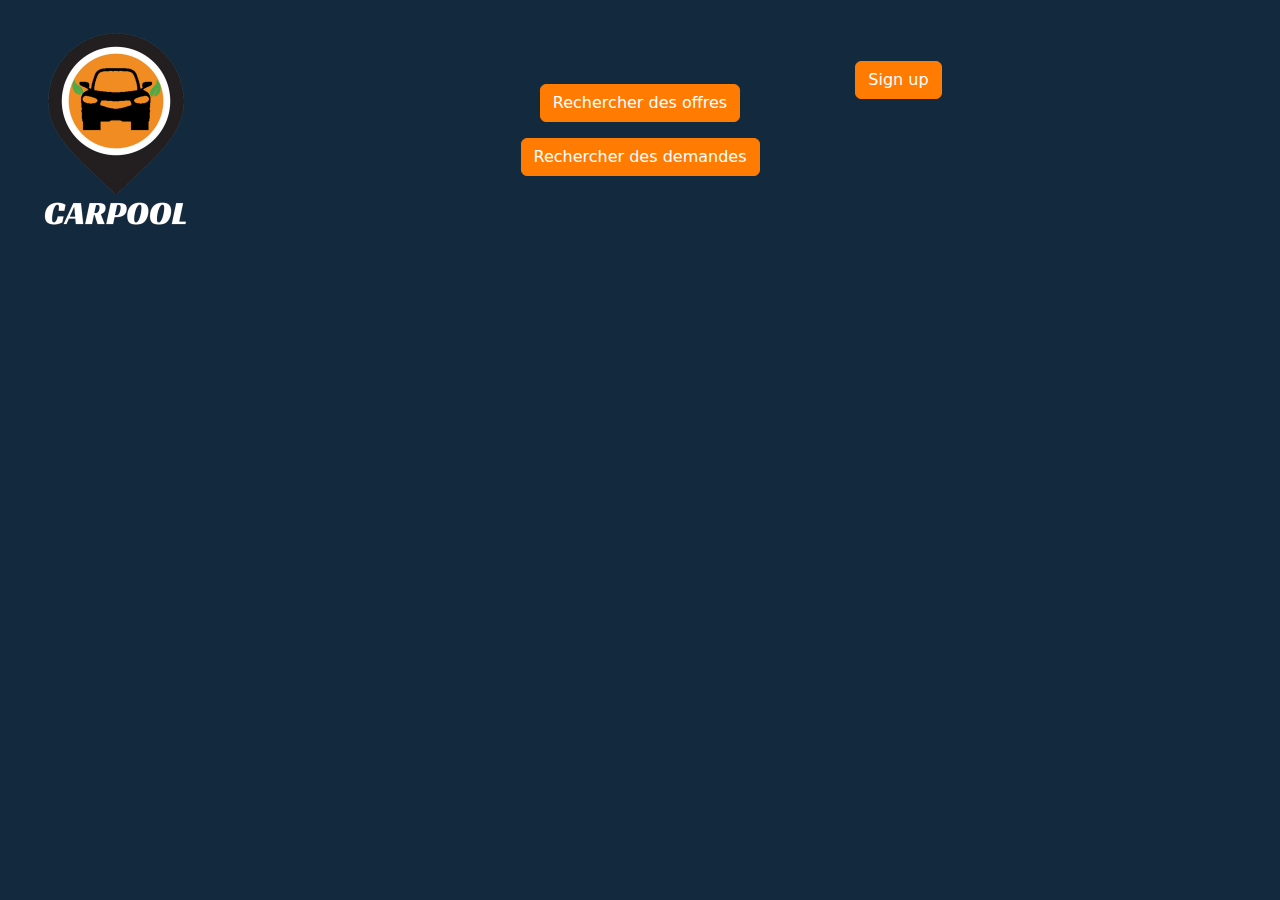
==== front/public/index.html @ 43a4b3cc "Base du projet" ====
<!DOCTYPE html>
<html lang="en">
<head>
    <meta charset="UTF-8">

    <!-- Liens -->
    <meta name="viewport" content="width=device-width, initial-scale=1.0">
    <link rel="stylesheet" href="/bootstrap/css/bootstrap.min.css">
    <link rel="stylesheet" href="/css/style.css">
    <link rel="stylesheet" href="/css/variableBootstrap.css">

    <title>CarPool</title>
</head>
<body>
    <nav class="header">
        <div class="container-fluid">
            <div class="row align-items-center">
                <div class="col">
                    <img src="/image/logo_Carpool.png" alt="logo_carpool" class="imageLogo">
                </div>
                <div class="col">
                    <div class="text-center">
                        <button class="btn btn-primary m-2">Rechercher des offres</button>
                        <button class="btn btn-primary m-2">Rechercher des demandes</button>
                    </div>
                </div>
                <div class="col">
                    <div class="connect">
                        <i class="bi bi-person-circle"></i>
                        <button class="btn btn-primary">Sign up</button>
                    </div>
                </div>
            </div>
        </div>
    </nav>
</body> 
</html>
---- css/style.css ----
/* Réinitialisation */
* {
    margin: 0;
    padding: 0;
    box-sizing: border-box;
}


/*....................................................................header....................................................................*/

/* fond body*/
body{
    background-color: #13293D;
    margin: 30px;
}

/* Image */
.imageLogo{
    height: 200px;
    width: 150px;
}

/* button */
.btn-primary{
    margin-bottom: 100px;
}
---- css/variableBootstrap.css ----
/* styles.css */

:root {
    --primary-color: #ff7b01;
}

.btn-primary {
    color: #fff;
    background-color: var(--primary-color); 
    border-color: var(--primary-color);
}

.btn-primary:hover {
    background-color: darken(var(--primary-color), 10%);
    border-color: darken(var(--primary-color), 10%);
}
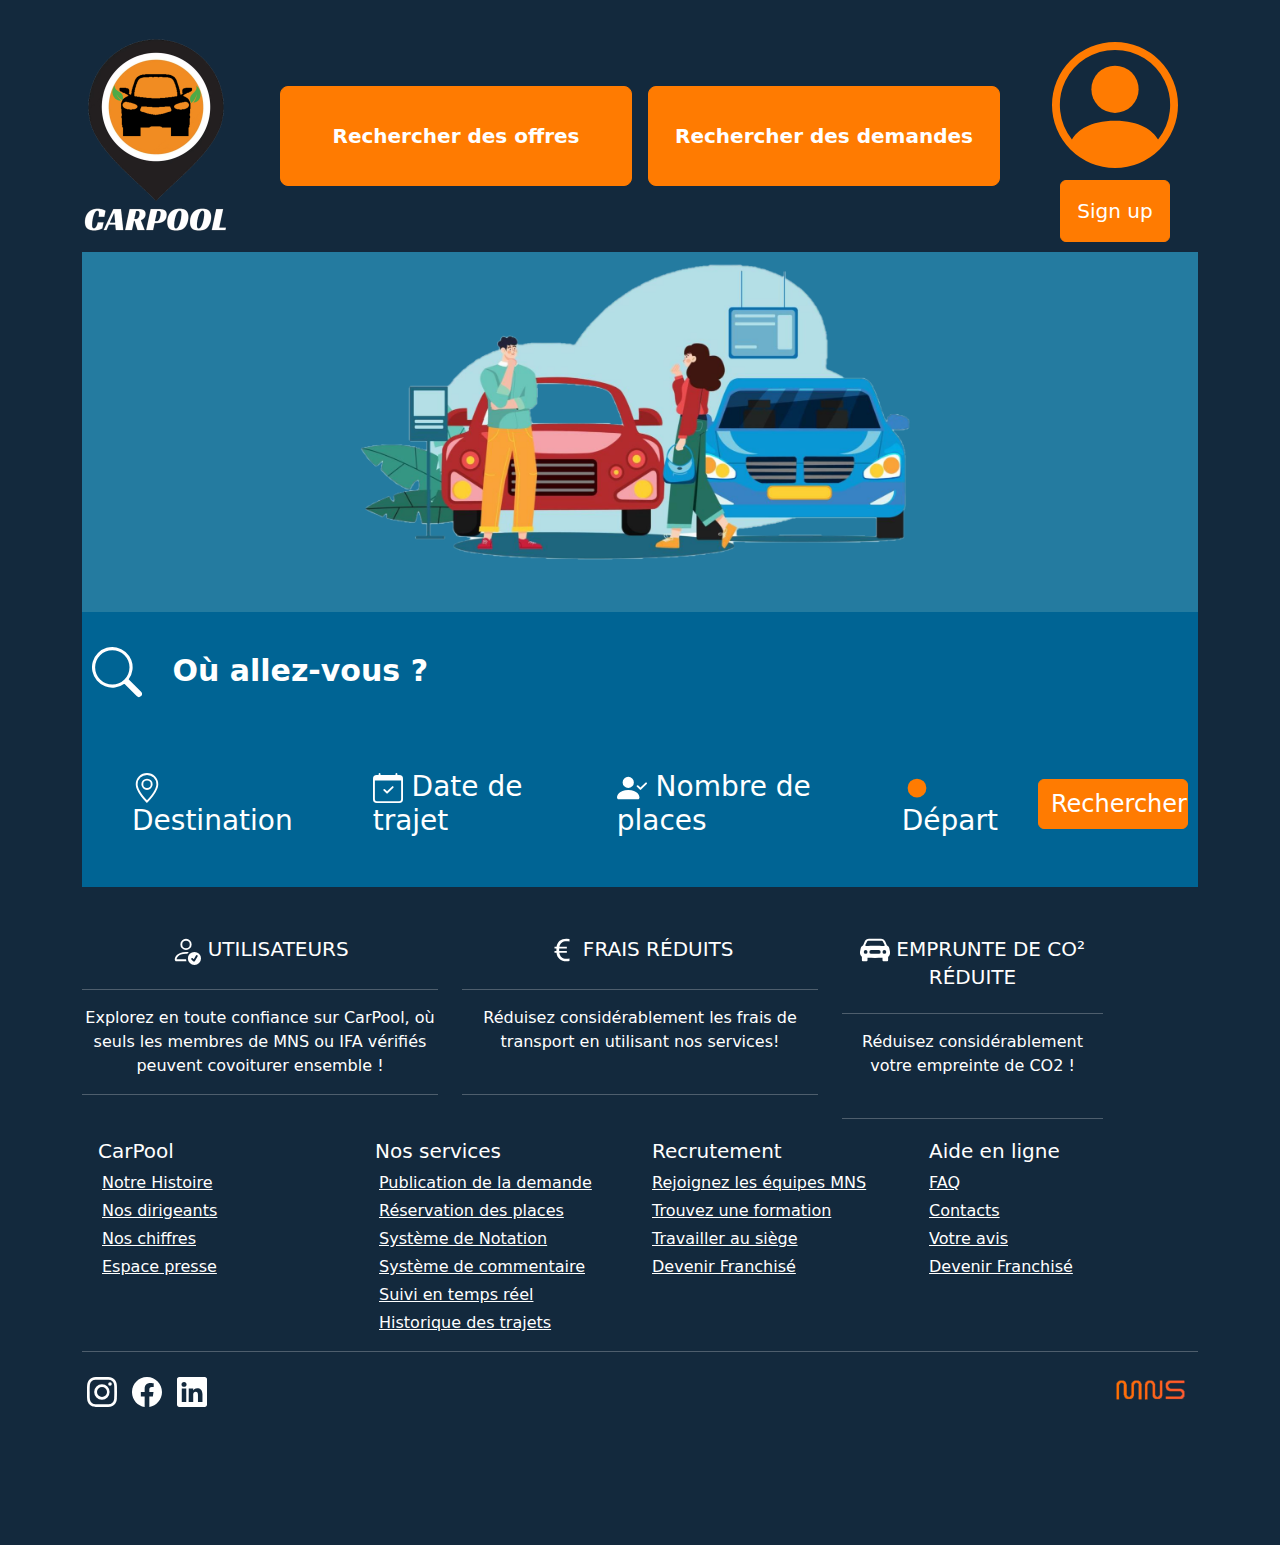
==== commit 958465fe: "Squash de la page HTML" ====
--- a/front/public/index.html
+++ b/front/public/index.html
@@ -1,37 +1,164 @@
 <!DOCTYPE html>
 <html lang="en">
+
 <head>
-    <meta charset="UTF-8">
+    <meta charset="UTF-8" />
 
     <!-- Liens -->
-    <meta name="viewport" content="width=device-width, initial-scale=1.0">
-    <link rel="stylesheet" href="/bootstrap/css/bootstrap.min.css">
-    <link rel="stylesheet" href="/css/style.css">
-    <link rel="stylesheet" href="/css/variableBootstrap.css">
-
+    <meta name="viewport" content="width=device-width, initial-scale=1.0" />
+    <link rel="stylesheet" href="/bootstrap/css/bootstrap.min.css" />
+    <link rel="stylesheet" href="/css/style.css" />
+    <link rel="stylesheet" href="/css/variableBootstrap.css" />
     <title>CarPool</title>
 </head>
+
 <body>
-    <nav class="header">
-        <div class="container-fluid">
+    <div class="container">
+        <nav class="header">
             <div class="row align-items-center">
-                <div class="col">
-                    <img src="/image/logo_Carpool.png" alt="logo_carpool" class="imageLogo">
+                <div class="col-2">
+                    <img src="/image/logo_Carpool.png" alt="logo_carpool" class="imageLogo" />
                 </div>
-                <div class="col">
-                    <div class="text-center">
-                        <button class="btn btn-primary m-2">Rechercher des offres</button>
-                        <button class="btn btn-primary m-2">Rechercher des demandes</button>
+                <div class="col-8 text-center">
+                    <div class="button-center text-center">
+                        <button class="button-offer btn btn-primary btn-lg m-2">
+                            Rechercher des offres
+                        </button>
+                        <button class="button-request btn btn-primary btn-lg m-2">
+                            Rechercher des demandes
+                        </button>
                     </div>
                 </div>
-                <div class="col">
-                    <div class="connect">
-                        <i class="bi bi-person-circle"></i>
-                        <button class="btn btn-primary">Sign up</button>
+                <div class="col-2 text-center">
+                    <div class="row connect">
+                        <img src="/icon/person-circle.svg" alt="logoSignUp" class="imageSignUp" />
+                        <button class="button-SignUp btn btn-primary">Sign up</button>
                     </div>
                 </div>
             </div>
+        </nav>
+
+        <!-- Content -->
+        <div class="content"></div>
+        <div class="interiorContent">
+            <h1>
+                <img src="/icon/search.svg" alt="IconSearch" class="iconSearch" /> Où
+                allez-vous ?
+            </h1>
+            <div class="scope">
+                <h3>
+                    <img src="/icon/geo-alt.svg" alt="IconSearch" class="iconGeo" class="iconGeo" />
+                    Destination
+                </h3>
+                <h3>
+                    <img src="/icon/calendar-check.svg" alt="IconCalendar" class="iconCalendar" />
+                    Date de trajet
+                </h3>
+                <h3>
+                    <img src="/icon/person.svg" alt="PersonCircle" class="personcircle" />
+                    Nombre de places
+                </h3>
+                <h3>
+                    <img src="/icon/point.svg" alt="IconPoint" class="point" /> Départ
+                </h3>
+                <button class="button-search btn btn-primary">Rechercher</button>
+            </div>
         </div>
-    </nav>
-</body> 
-</html>
+
+        <!-- Bloc de réassurance -->
+
+        <div class="reinsurance text-white pt-5 pb-4">
+            <div class="row text-center w-auto">
+                <div class="col-md-4">
+                    <h5 class="text-uppercase mb-4 font-weight-bold">
+                        <img src="/icon/person-check.svg" alt="IconPerson-check" class="iconPersonCheck" />
+                        Utilisateurs
+                    </h5>
+                    <hr class="mb-3" />
+                    <p>
+                        Explorez en toute confiance sur CarPool, où seuls les membres de MNS ou IFA vérifiés peuvent
+                        covoiturer ensemble !
+                    </p>
+                    <hr />
+                </div>
+                <div class="col-md-4">
+                    <h5 class="text-uppercase mb-4 font-weight-bold">
+                        <img src="/icon/currency-euro.svg" alt="IconEuro" class="iconEuro" />
+                        Frais réduits
+                    </h5>
+                    <hr class="mb-3" />
+                    <p>
+                        Réduisez considérablement les frais de transport en utilisant nos services!
+                    </p>
+                    <hr />
+                </div>
+                <div class="col-md-3">
+                    <h5 class="text-uppercase mb-4 font-weight-bold">
+                        <img src="/icon/car-front-fill.svg" alt="IconCar" class="iconCar" />
+                        Emprunte de CO² réduite
+                    </h5>
+                    <hr class="mb-3" />
+                    <p>Réduisez considérablement votre empreinte de CO2 !</p>
+                    <hr />
+                </div>
+            </div>
+
+            <!-- Footer -->
+            <footer class="text-white pt-1">
+                <div class="row px-3 pb-4">
+                    <div class="col-md-3">
+                        <h5 class="mb-2 font-weight-bold">CarPool</h5>
+                        <p class="m-1">
+                            <a href="#" class="text-white d-block mb-1">Notre Histoire</a>
+                            <a href="#" class="text-white d-block mb-1">Nos dirigeants</a>
+                            <a href="#" class="text-white d-block mb-1">Nos chiffres</a>
+                            <a href="#" class="text-white d-block mb-1">Espace presse</a>
+                        </p>
+                    </div>
+                    <div class="col-md-3">
+                        <h5 class="mb-2 font-weight-bold">Nos services</h5>
+                        <p class="m-1">
+                            <a href="#" class="text-white d-block mb-1">Publication de la demande</a>
+                            <a href="#" class="text-white d-block mb-1">Réservation des places</a>
+                            <a href="#" class="text-white d-block mb-1">Système de Notation</a>
+                            <a href="#" class="text-white d-block mb-1">Système de commentaire</a>
+                            <a href="#" class="text-white d-block mb-1">Suivi en temps réel</a>
+                            <a href="#" class="text-white d-block mb-1">Historique des trajets</a>
+                        </p>
+                    </div>
+                    <div class="col-md-3">
+                        <h5 class="mb-2 font-weight-bold">Recrutement</h5>
+                        <p>
+                            <a href="#" class="text-white d-block mb-1">Rejoignez les équipes MNS</a>
+                            <a href="#" class="text-white d-block mb-1">Trouvez une formation</a>
+                            <a href="#" class="text-white d-block mb-1">Travailler au siège</a>
+                            <a href="#" class="text-white d-block mb-1">Devenir Franchisé</a>
+                        </p>
+                    </div>
+                    <div class="col-md-3">
+                        <h5 class="mb-2 font-weight-bold">Aide en ligne</h5>
+                        <p>
+                            <a href="#" class="text-white d-block mb-1">FAQ</a>
+                            <a href="#" class="text-white d-block mb-1">Contacts</a>
+                            <a href="#" class="text-white d-block mb-1">Votre avis</a>
+                            <a href="#" class="text-white d-block mb-1">Devenir Franchisé</a>
+                        </p>
+                    </div>
+                </div>
+                <hr class="mb-1">
+                <div class="logo">
+                    <div class="left">
+                        <img src="/icon/instagram.svg" alt="iconInstagram" class="logoInstagram">
+                        <img src="/icon/facebook.svg" alt="iconFacebook" class="logoFacebook">
+                        <img src="/icon/linkedin.svg" alt="iconLinkedin" class="logoLinkedin">
+                    </div>
+                    <div class="right">
+                        <img src="/image/logo-mns.png" alt="imageMNS" class="logoMNS">
+                    </div>
+                </div>
+            </footer>
+        </div>
+    </div>
+</body>
+
+</html>--- a/css/style.css
+++ b/css/style.css
@@ -1,12 +1,3 @@
-
-/* Réinitialisation */
-* {
-    margin: 0;
-    padding: 0;
-    box-sizing: border-box;
-}
-
-
 /*....................................................................header....................................................................*/
 
 /* fond body*/
@@ -15,13 +6,130 @@
     margin: 30px;
 }
 
+/* Button center */
+.button-center{
+    display: flex;
+    display: row;
+    justify-content: center;
+    align-items: center;
+}
+
+.button-offer{
+    height: 100px;
+    width: 400px;
+    font-weight: bold;
+}
+
+.button-request{
+    height: 100px;
+    width: 400px;
+    font-weight: bold;
+}
 /* Image */
 .imageLogo{
     height: 200px;
     width: 150px;
 }
 
-/* button */
-.btn-primary{
-    margin-bottom: 100px;
+/* Align button Sign Up */
+.connect{
+    display: flex;
+    flex-direction: column;
+    align-items: center;
+}
+
+/* icon */
+.imageSignUp{
+    color: white;
+    width: 150px;
+    height: 150px;
+}
+
+/* Button SignUp */
+.button-SignUp{
+    display: flex;
+    flex-direction: column;
+    padding: 15px;
+    font-size: 20px;
+    width: 110px;
+}
+
+/*....................................................................Content....................................................................*/
+
+.content{
+    margin-top: 10px;
+    background-image: url('/image/Front-page-image.png');
+    background-size: 60% auto;
+    background-repeat: no-repeat;
+    background-position: center top;
+    height: 853px;
+    background-color: #247BA0;
+    height: 360px;
+}
+
+.iconSearch{
+    height: 100px;
+    width: 50px;
+    margin-right: 20px;
+}
+
+.interiorContent {
+    position: relative;
+    top: 30%;
+    background-color: #006494;
+    padding: 10px;
+    color: white;
+}
+
+.interiorContent h1{
+    font-weight: bold;
+    font-size: 30px;
+}
+
+.scope{
+    display: flex;
+    flex-direction: row;
+    justify-content: center;
+    align-items:center;
+}
+
+.scope h3{
+    margin: 40px;
+}
+
+.iconGeo, .iconCalendar, .personcircle, .point {
+    height:30px;
+    width: auto;
+}
+
+.scope .button-search{
+    height: 50px;
+    width: 150px;
+    font-size: 24px;
+}
+
+/*....................................................................Bloc De Réassurance....................................................................*/
+
+.iconPersonCheck, .iconEuro, .iconCar{
+    height: 30px;
+    width: 30px;
+}
+
+.container p{
+    height: 72px;
+    margin: 0;
+}
+
+/*....................................................................Footer....................................................................*/
+
+.logoInstagram, .logoFacebook, .logoLinkedin{
+    height: 30px;
+    width: 30px;
+    margin: 5px;
+}
+
+.logo{
+    display: flex;
+    justify-content: space-between;
+    align-items: center;
 }--- a/css/variableBootstrap.css
+++ b/css/variableBootstrap.css
@@ -14,3 +14,15 @@
     background-color: darken(var(--primary-color), 10%);
     border-color: darken(var(--primary-color), 10%);
 }
+
+.bg-custom-blue {
+    background-color: #13293D; 
+}
+
+.text-info{
+    color: #fff;
+}
+
+.pb-4 {
+    padding-bottom: 5.5rem !important;
+}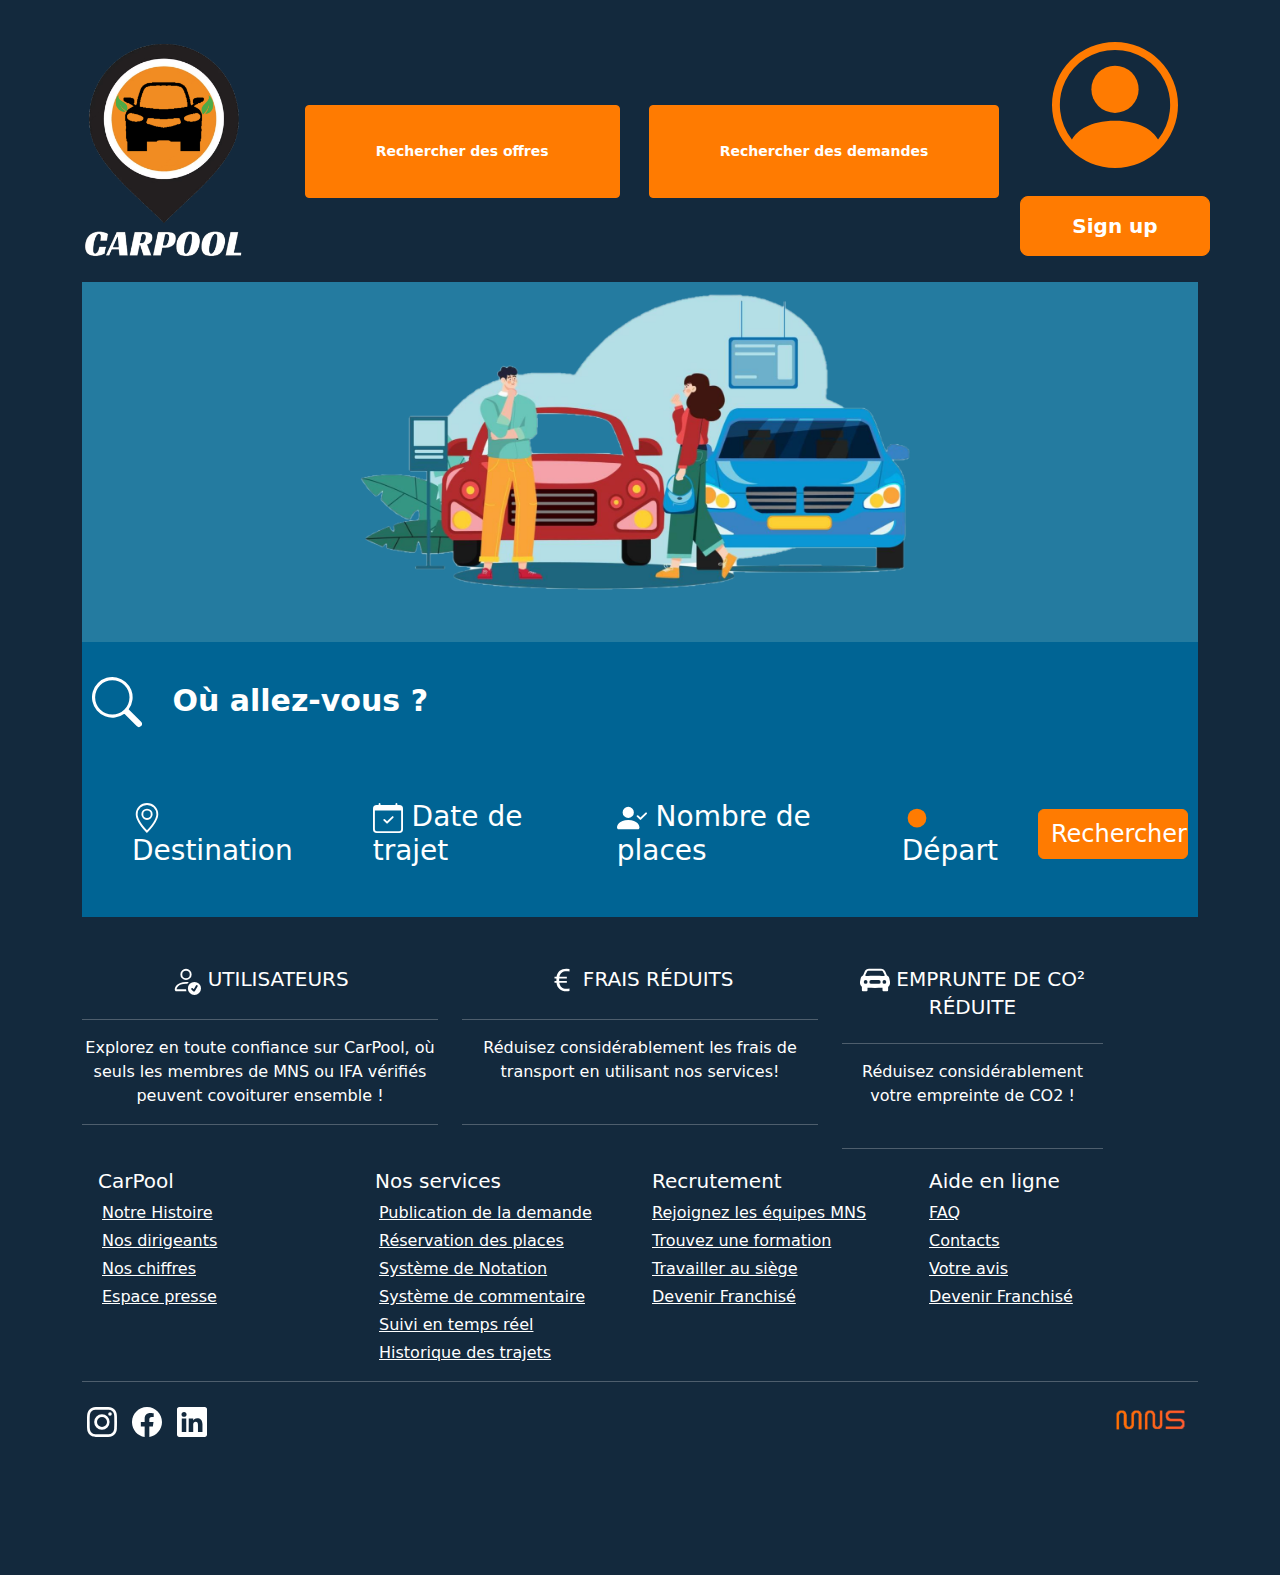
==== commit 599a805a: "modifying and using bootstrap classes" ====
--- a/front/public/index.html
+++ b/front/public/index.html
@@ -14,25 +14,29 @@
 
 <body>
     <div class="container">
+        <!-- Header -->
         <nav class="header">
             <div class="row align-items-center">
-                <div class="col-2">
-                    <img src="/image/logo_Carpool.png" alt="logo_carpool" class="imageLogo" />
+                <div class="col-md-2 col-sm-4">
+                    <img src="/image/logo_Carpool.png" alt="logo_carpool" class="imageLogo img-fluid" />
                 </div>
-                <div class="col-8 text-center">
-                    <div class="button-center text-center">
-                        <button class="button-offer btn btn-primary btn-lg m-2">
-                            Rechercher des offres
+                <div class="col-md-8 col-sm-12 text-center">
+                    <div class="button-center text-center center-button">
+                        <button class="btn btn-primary m-4 btn-lg btn-sm">
+                            <strong>Rechercher des offres</strong>
                         </button>
-                        <button class="button-request btn btn-primary btn-lg m-2">
-                            Rechercher des demandes
+                        <button class="btn btn-primary btn-lg btn-sm">
+                            <strong>Rechercher des demandes</strong>
                         </button>
                     </div>
                 </div>
-                <div class="col-2 text-center">
-                    <div class="row connect">
-                        <img src="/icon/person-circle.svg" alt="logoSignUp" class="imageSignUp" />
-                        <button class="button-SignUp btn btn-primary">Sign up</button>
+
+                <div class="col-md-2 col-sm-4 text-center d-md-block d-sm- none">
+                    <div class="row justify-content-center align-items-center signUp">
+                        <img src="/icon/person-circle.svg" alt="logoSignUp" class="iconSignUp img-fluid" />
+                        <button class="btn btn-primary btn-rounded m-3 btn-lg signUp-button">
+                            <strong>Sign up</strong>
+                        </button>
                     </div>
                 </div>
             </div>
@@ -42,24 +46,24 @@
         <div class="content"></div>
         <div class="interiorContent">
             <h1>
-                <img src="/icon/search.svg" alt="IconSearch" class="iconSearch" /> Où
+                <img src="/icon/search.svg" alt="IconSearch" class="iconSearch img-fluid" /> Où
                 allez-vous ?
             </h1>
             <div class="scope">
                 <h3>
-                    <img src="/icon/geo-alt.svg" alt="IconSearch" class="iconGeo" class="iconGeo" />
+                    <img src="/icon/geo-alt.svg" alt="IconSearch" class="iconGeo" class="iconGeo img-fluid" />
                     Destination
                 </h3>
                 <h3>
-                    <img src="/icon/calendar-check.svg" alt="IconCalendar" class="iconCalendar" />
+                    <img src="/icon/calendar-check.svg" alt="IconCalendar" class="iconCalendar img-fluid" />
                     Date de trajet
                 </h3>
                 <h3>
-                    <img src="/icon/person.svg" alt="PersonCircle" class="personcircle" />
+                    <img src="/icon/person.svg" alt="PersonCircle" class="personcircle img-fluid" />
                     Nombre de places
                 </h3>
                 <h3>
-                    <img src="/icon/point.svg" alt="IconPoint" class="point" /> Départ
+                    <img src="/icon/point.svg" alt="IconPoint" class="point img-fluid" /> Départ
                 </h3>
                 <button class="button-search btn btn-primary">Rechercher</button>
             </div>
--- a/css/style.css
+++ b/css/style.css
@@ -1,62 +1,26 @@
 /*....................................................................header....................................................................*/
 
-/* fond body*/
-body{
+body {
     background-color: #13293D;
     margin: 30px;
 }
 
-/* Button center */
-.button-center{
-    display: flex;
-    display: row;
-    justify-content: center;
-    align-items: center;
+.center-button button {
+    padding: 35px 70px;
 }
 
-.button-offer{
-    height: 100px;
-    width: 400px;
-    font-weight: bold;
-}
-
-.button-request{
-    height: 100px;
-    width: 400px;
-    font-weight: bold;
-}
-/* Image */
-.imageLogo{
-    height: 200px;
-    width: 150px;
-}
-
-/* Align button Sign Up */
-.connect{
-    display: flex;
-    flex-direction: column;
-    align-items: center;
-}
-
-/* icon */
-.imageSignUp{
-    color: white;
+.iconSignUp {
     width: 150px;
     height: 150px;
 }
 
-/* Button SignUp */
-.button-SignUp{
-    display: flex;
-    flex-direction: column;
-    padding: 15px;
-    font-size: 20px;
-    width: 110px;
+.signUp button {
+    padding: 14px 14px;
 }
 
 /*....................................................................Content....................................................................*/
 
-.content{
+.content {
     margin-top: 10px;
     background-image: url('/image/Front-page-image.png');
     background-size: 60% auto;
@@ -67,7 +31,7 @@
     height: 360px;
 }
 
-.iconSearch{
+.iconSearch {
     height: 100px;
     width: 50px;
     margin-right: 20px;
@@ -81,28 +45,31 @@
     color: white;
 }
 
-.interiorContent h1{
+.interiorContent h1 {
     font-weight: bold;
     font-size: 30px;
 }
 
-.scope{
+.scope {
     display: flex;
     flex-direction: row;
     justify-content: center;
-    align-items:center;
+    align-items: center;
 }
 
-.scope h3{
+.scope h3 {
     margin: 40px;
 }
 
-.iconGeo, .iconCalendar, .personcircle, .point {
-    height:30px;
+.iconGeo,
+.iconCalendar,
+.personcircle,
+.point {
+    height: 30px;
     width: auto;
 }
 
-.scope .button-search{
+.scope .button-search {
     height: 50px;
     width: 150px;
     font-size: 24px;
@@ -110,25 +77,29 @@
 
 /*....................................................................Bloc De Réassurance....................................................................*/
 
-.iconPersonCheck, .iconEuro, .iconCar{
+.iconPersonCheck,
+.iconEuro,
+.iconCar {
     height: 30px;
     width: 30px;
 }
 
-.container p{
+.container p {
     height: 72px;
     margin: 0;
 }
 
 /*....................................................................Footer....................................................................*/
 
-.logoInstagram, .logoFacebook, .logoLinkedin{
+.logoInstagram,
+.logoFacebook,
+.logoLinkedin {
     height: 30px;
     width: 30px;
     margin: 5px;
 }
 
-.logo{
+.logo {
     display: flex;
     justify-content: space-between;
     align-items: center;
--- a/css/variableBootstrap.css
+++ b/css/variableBootstrap.css
@@ -2,12 +2,19 @@
 
 :root {
     --primary-color: #ff7b01;
+    --secondary-color: #1b98e0;
 }
 
 .btn-primary {
     color: #fff;
-    background-color: var(--primary-color); 
+    background-color: var(--primary-color);
     border-color: var(--primary-color);
+}
+
+.btn-secondary {
+    color: #fff;
+    background-color: var(--secondary-color);
+    border-color: var(--secondary-color);
 }
 
 .btn-primary:hover {
@@ -16,13 +23,14 @@
 }
 
 .bg-custom-blue {
-    background-color: #13293D; 
+    background-color: #13293d;
 }
 
-.text-info{
+.text-info {
     color: #fff;
 }
 
 .pb-4 {
     padding-bottom: 5.5rem !important;
-}+}
+
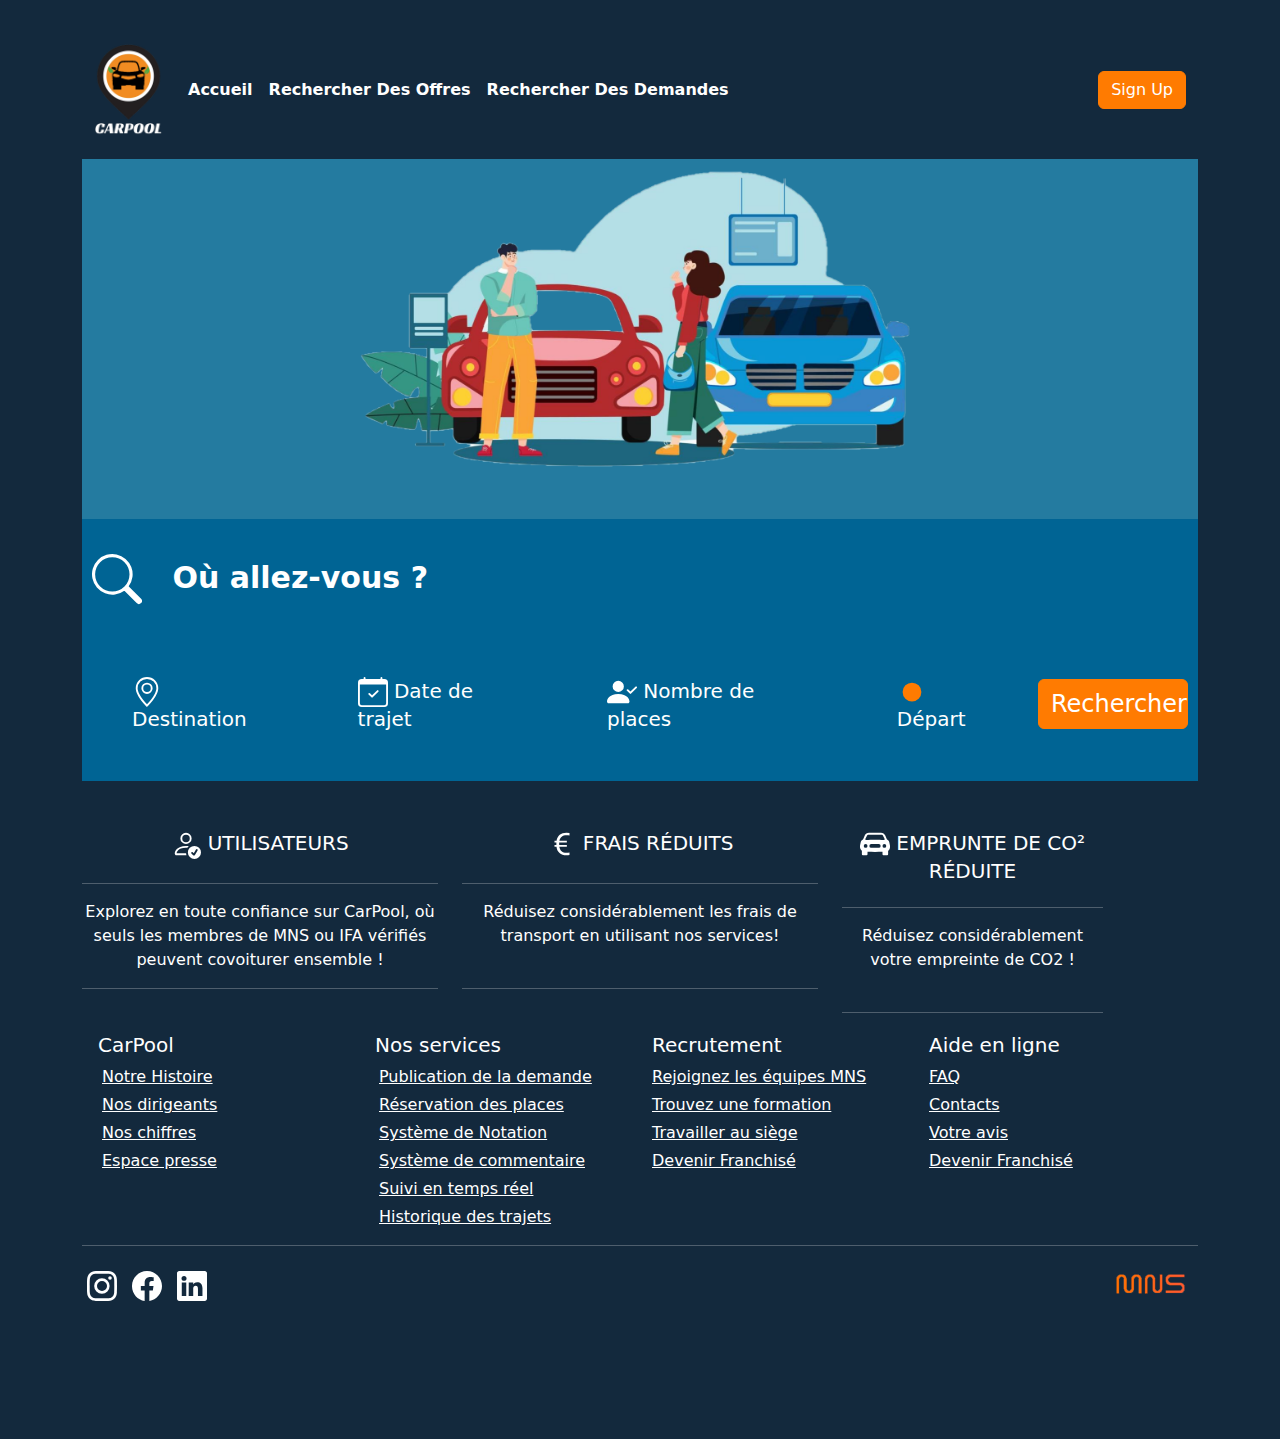
==== commit 37b05557: "New navbar responsive in bootstrap" ====
--- a/front/public/index.html
+++ b/front/public/index.html
@@ -15,29 +15,35 @@
 <body>
     <div class="container">
         <!-- Header -->
-        <nav class="header">
-            <div class="row align-items-center">
-                <div class="col-md-2 col-sm-4">
-                    <img src="/image/logo_Carpool.png" alt="logo_carpool" class="imageLogo img-fluid" />
-                </div>
-                <div class="col-md-8 col-sm-12 text-center">
-                    <div class="button-center text-center center-button">
-                        <button class="btn btn-primary m-4 btn-lg btn-sm">
-                            <strong>Rechercher des offres</strong>
-                        </button>
-                        <button class="btn btn-primary btn-lg btn-sm">
-                            <strong>Rechercher des demandes</strong>
-                        </button>
-                    </div>
-                </div>
 
-                <div class="col-md-2 col-sm-4 text-center d-md-block d-sm- none">
-                    <div class="row justify-content-center align-items-center signUp">
-                        <img src="/icon/person-circle.svg" alt="logoSignUp" class="iconSignUp img-fluid" />
-                        <button class="btn btn-primary btn-rounded m-3 btn-lg signUp-button">
-                            <strong>Sign up</strong>
-                        </button>
-                    </div>
+        <nav class="navbar navbar-expand-lg bg-custom-blue navbar-light">
+            <div class="container-fluid">
+                <a class="navbar-brand" href="#"><img src="/image/logo_Carpool.png" alt="logo_Carpool"
+                        class="imageLogo img-fluid"></a>
+                <button class="navbar-toggler custom-toggler navbar-toggler-color" type="button"
+                    data-bs-toggle="collapse" data-bs-target="#navbarSupportedContent"
+                    aria-controls="navbarSupportedContent" aria-expanded="false" aria-label="Toggle navigation">
+                    <span class="navbar-toggler-icon navbar-toggler-color"></span>
+                </button>
+
+                <div class="collapse navbar-collapse" id="navbarSupportedContent">
+                    <ul class="navbar-nav me-auto mb-2 mb-lg-0">
+                        <li class="nav-item">
+                            <a class="nav-link active" aria-current="page" href="#"><strong
+                                    class="text-white text-underline">Accueil</strong></a>
+                        </li>
+                        <li class="nav-item">
+                            <a class="nav-link active" aria-current="page" href="#"><strong
+                                    class="text-white">Rechercher Des Offres</strong></a>
+                        </li>
+                        <li class="nav-item">
+                            <a class="nav-link active" aria-current="page" href="#"><strong
+                                    class="text-white">Rechercher Des Demandes</strong></a>
+                        </li>
+                    </ul>
+                    <form class="d-flex" role="search">
+                        <button class="btn btn-primary signUp" type="submit">Sign Up</button>
+                    </form>
                 </div>
             </div>
         </nav>
@@ -163,6 +169,7 @@
             </footer>
         </div>
     </div>
+    <script src="/bootstrap/js/bootstrap.bundle.min.js"></script>
 </body>
 
 </html>--- a/css/style.css
+++ b/css/style.css
@@ -1,4 +1,8 @@
 /*....................................................................header....................................................................*/
+.imageLogo {
+    height: auto;
+    width: 70px;
+}
 
 body {
     background-color: #13293D;
@@ -9,13 +13,11 @@
     padding: 35px 70px;
 }
 
-.iconSignUp {
-    width: 150px;
-    height: 150px;
-}
 
-.signUp button {
-    padding: 14px 14px;
+.navbar-toggler-color {
+    color: white;
+    border-color: white;
+    background-color: #ff7b01;
 }
 
 /*....................................................................Content....................................................................*/
@@ -59,6 +61,7 @@
 
 .scope h3 {
     margin: 40px;
+    font-size: 20px;
 }
 
 .iconGeo,
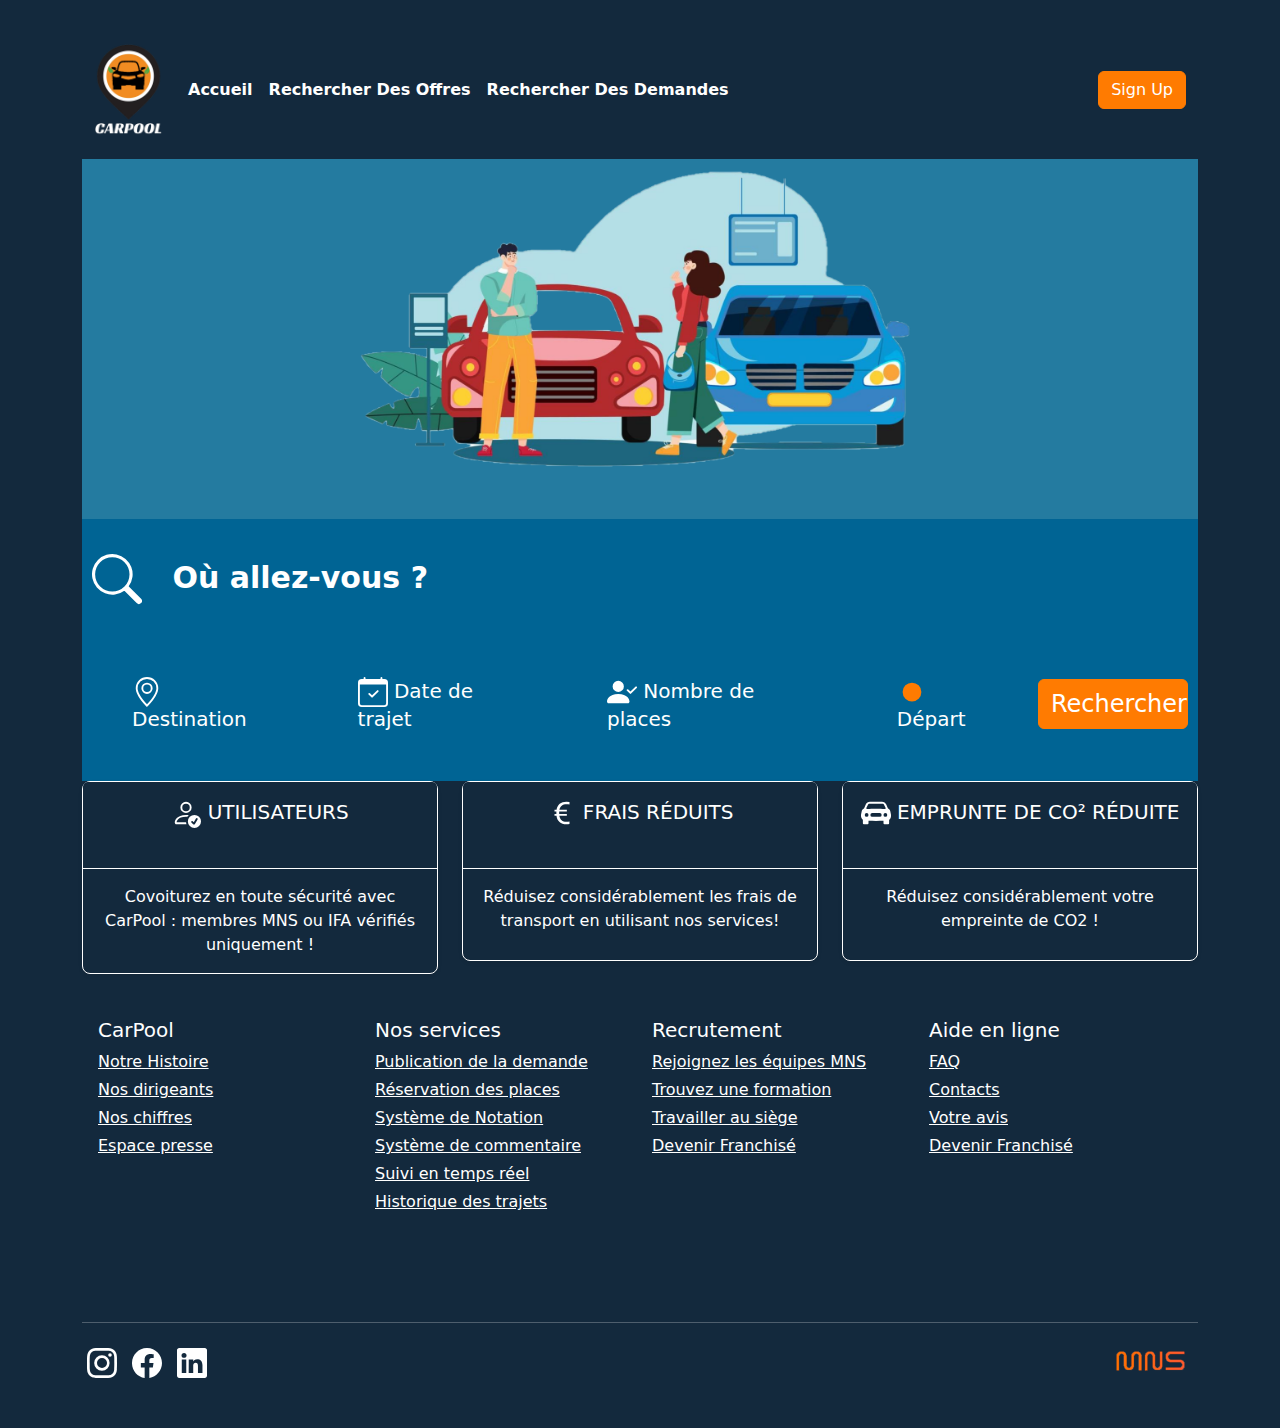
==== commit 4ea1bde7: "Changement du block de reassurance et footer" ====
--- a/front/public/index.html
+++ b/front/public/index.html
@@ -9,13 +9,13 @@
     <link rel="stylesheet" href="/bootstrap/css/bootstrap.min.css" />
     <link rel="stylesheet" href="/css/style.css" />
     <link rel="stylesheet" href="/css/variableBootstrap.css" />
+    <link rel="stylesheet" href="css/footer.css">
     <title>CarPool</title>
 </head>
 
 <body>
     <div class="container">
         <!-- Header -->
-
         <nav class="navbar navbar-expand-lg bg-custom-blue navbar-light">
             <div class="container-fluid">
                 <a class="navbar-brand" href="#"><img src="/image/logo_Carpool.png" alt="logo_Carpool"
@@ -74,100 +74,100 @@
                 <button class="button-search btn btn-primary">Rechercher</button>
             </div>
         </div>
-
         <!-- Bloc de réassurance -->
-
-        <div class="reinsurance text-white pt-5 pb-4">
-            <div class="row text-center w-auto">
-                <div class="col-md-4">
-                    <h5 class="text-uppercase mb-4 font-weight-bold">
-                        <img src="/icon/person-check.svg" alt="IconPerson-check" class="iconPersonCheck" />
-                        Utilisateurs
-                    </h5>
-                    <hr class="mb-3" />
-                    <p>
-                        Explorez en toute confiance sur CarPool, où seuls les membres de MNS ou IFA vérifiés peuvent
-                        covoiturer ensemble !
-                    </p>
-                    <hr />
+        <div class="row row-cols-1 row-cols-md-3 mb-3 text-center">
+            <div class="col">
+                <div class="card mb-4 rounded-3 shadow-sm">
+                    <div class="card-header py-3">
+                        <h5 class="text-uppercase mb-4 font-weight-bold">
+                            <img src="/icon/person-check.svg" alt="IconPerson-check" class="iconPersonCheck" />
+                            Utilisateurs
+                        </h5>
+                    </div>
+                    <div class="card-body">
+                        <div>
+                            Covoiturez en toute sécurité avec CarPool : membres MNS ou IFA vérifiés uniquement !
+                        </div>
+                    </div>
                 </div>
-                <div class="col-md-4">
-                    <h5 class="text-uppercase mb-4 font-weight-bold">
-                        <img src="/icon/currency-euro.svg" alt="IconEuro" class="iconEuro" />
-                        Frais réduits
-                    </h5>
-                    <hr class="mb-3" />
-                    <p>
-                        Réduisez considérablement les frais de transport en utilisant nos services!
-                    </p>
-                    <hr />
+            </div>
+            <div class="col">
+                <div class="card mb-4 rounded-3 shadow-sm">
+                    <div class="card-header py-3">
+                        <h5 class="text-uppercase mb-4 font-weight-bold">
+                            <img src="/icon/currency-euro.svg" alt="IconEuro" class="iconEuro" />
+                            Frais réduits
+                        </h5>
+                    </div>
+                    <div class="card-body">
+                        <div>
+                            Réduisez considérablement les frais de transport en utilisant nos services!
+                        </div>
+                    </div>
+                </div>
+            </div>
+            <div class="col">
+                <div class="card mb-4 rounded-3 shadow-sm">
+                    <div class="card-header py-3">
+                        <h5 class="text-uppercase mb-4 font-weight-bold">
+                            <img src="/icon/car-front-fill.svg" alt="IconCar" class="iconCar" />
+                            Emprunte de CO² réduite
+                        </h5>
+                    </div>
+                    <div class="card-body">
+                        <div>
+                            Réduisez considérablement votre empreinte de CO2 !
+                        </div>
+                    </div>
+                </div>
+            </div>
+        </div>
+        <!-- Footer -->
+        <footer class="text-white pt-1">
+            <div class="row px-3 pb-4">
+                <div class="col-md-3">
+                    <h5 class="mb-2 font-weight-bold">CarPool</h5>
+                    <a href="#" class="text-white d-block mb-1">Notre Histoire</a>
+                    <a href="#" class="text-white d-block mb-1">Nos dirigeants</a>
+                    <a href="#" class="text-white d-block mb-1">Nos chiffres</a>
+                    <a href="#" class="text-white d-block mb-1">Espace presse</a>
                 </div>
                 <div class="col-md-3">
-                    <h5 class="text-uppercase mb-4 font-weight-bold">
-                        <img src="/icon/car-front-fill.svg" alt="IconCar" class="iconCar" />
-                        Emprunte de CO² réduite
-                    </h5>
-                    <hr class="mb-3" />
-                    <p>Réduisez considérablement votre empreinte de CO2 !</p>
-                    <hr />
+                    <h5 class="mb-2 font-weight-bold">Nos services</h5>
+                    <a href="#" class="text-white d-block mb-1">Publication de la demande</a>
+                    <a href="#" class="text-white d-block mb-1">Réservation des places</a>
+                    <a href="#" class="text-white d-block mb-1">Système de Notation</a>
+                    <a href="#" class="text-white d-block mb-1">Système de commentaire</a>
+                    <a href="#" class="text-white d-block mb-1">Suivi en temps réel</a>
+                    <a href="#" class="text-white d-block mb-1">Historique des trajets</a>
+                </div>
+                <div class="col-md-3">
+                    <h5 class="mb-2 font-weight-bold">Recrutement</h5>
+                    <a href="#" class="text-white d-block mb-1">Rejoignez les équipes MNS</a>
+                    <a href="#" class="text-white d-block mb-1">Trouvez une formation</a>
+                    <a href="#" class="text-white d-block mb-1">Travailler au siège</a>
+                    <a href="#" class="text-white d-block mb-1">Devenir Franchisé</a>
+                </div>
+                <div class="col-md-3">
+                    <h5 class="mb-2 font-weight-bold">Aide en ligne</h5>
+                    <a href="#" class="text-white d-block mb-1">FAQ</a>
+                    <a href="#" class="text-white d-block mb-1">Contacts</a>
+                    <a href="#" class="text-white d-block mb-1">Votre avis</a>
+                    <a href="#" class="text-white d-block mb-1">Devenir Franchisé</a>
                 </div>
             </div>
-
-            <!-- Footer -->
-            <footer class="text-white pt-1">
-                <div class="row px-3 pb-4">
-                    <div class="col-md-3">
-                        <h5 class="mb-2 font-weight-bold">CarPool</h5>
-                        <p class="m-1">
-                            <a href="#" class="text-white d-block mb-1">Notre Histoire</a>
-                            <a href="#" class="text-white d-block mb-1">Nos dirigeants</a>
-                            <a href="#" class="text-white d-block mb-1">Nos chiffres</a>
-                            <a href="#" class="text-white d-block mb-1">Espace presse</a>
-                        </p>
-                    </div>
-                    <div class="col-md-3">
-                        <h5 class="mb-2 font-weight-bold">Nos services</h5>
-                        <p class="m-1">
-                            <a href="#" class="text-white d-block mb-1">Publication de la demande</a>
-                            <a href="#" class="text-white d-block mb-1">Réservation des places</a>
-                            <a href="#" class="text-white d-block mb-1">Système de Notation</a>
-                            <a href="#" class="text-white d-block mb-1">Système de commentaire</a>
-                            <a href="#" class="text-white d-block mb-1">Suivi en temps réel</a>
-                            <a href="#" class="text-white d-block mb-1">Historique des trajets</a>
-                        </p>
-                    </div>
-                    <div class="col-md-3">
-                        <h5 class="mb-2 font-weight-bold">Recrutement</h5>
-                        <p>
-                            <a href="#" class="text-white d-block mb-1">Rejoignez les équipes MNS</a>
-                            <a href="#" class="text-white d-block mb-1">Trouvez une formation</a>
-                            <a href="#" class="text-white d-block mb-1">Travailler au siège</a>
-                            <a href="#" class="text-white d-block mb-1">Devenir Franchisé</a>
-                        </p>
-                    </div>
-                    <div class="col-md-3">
-                        <h5 class="mb-2 font-weight-bold">Aide en ligne</h5>
-                        <p>
-                            <a href="#" class="text-white d-block mb-1">FAQ</a>
-                            <a href="#" class="text-white d-block mb-1">Contacts</a>
-                            <a href="#" class="text-white d-block mb-1">Votre avis</a>
-                            <a href="#" class="text-white d-block mb-1">Devenir Franchisé</a>
-                        </p>
-                    </div>
+            <hr class="mb-1">
+            <div class="logo">
+                <div class="left">
+                    <img src="/icon/instagram.svg" alt="iconInstagram" class="logoInstagram">
+                    <img src="/icon/facebook.svg" alt="iconFacebook" class="logoFacebook">
+                    <img src="/icon/linkedin.svg" alt="iconLinkedin" class="logoLinkedin">
                 </div>
-                <hr class="mb-1">
-                <div class="logo">
-                    <div class="left">
-                        <img src="/icon/instagram.svg" alt="iconInstagram" class="logoInstagram">
-                        <img src="/icon/facebook.svg" alt="iconFacebook" class="logoFacebook">
-                        <img src="/icon/linkedin.svg" alt="iconLinkedin" class="logoLinkedin">
-                    </div>
-                    <div class="right">
-                        <img src="/image/logo-mns.png" alt="imageMNS" class="logoMNS">
-                    </div>
+                <div class="right">
+                    <img src="/image/logo-mns.png" alt="imageMNS" class="logoMNS">
                 </div>
-            </footer>
-        </div>
+            </div>
+        </footer>
     </div>
     <script src="/bootstrap/js/bootstrap.bundle.min.js"></script>
 </body>
--- a/front/public/css/footer.css
+++ b/front/public/css/footer.css
@@ -0,0 +1,16 @@
+.card {
+	background-color: #13293D;
+	border-color: #ffffff;
+	color: white;
+	min-height: 180px;
+}
+
+.card-header {
+	background-color: #13293D;
+	border-color: white;
+	color: white;
+}
+
+.col {
+	color: white;
+}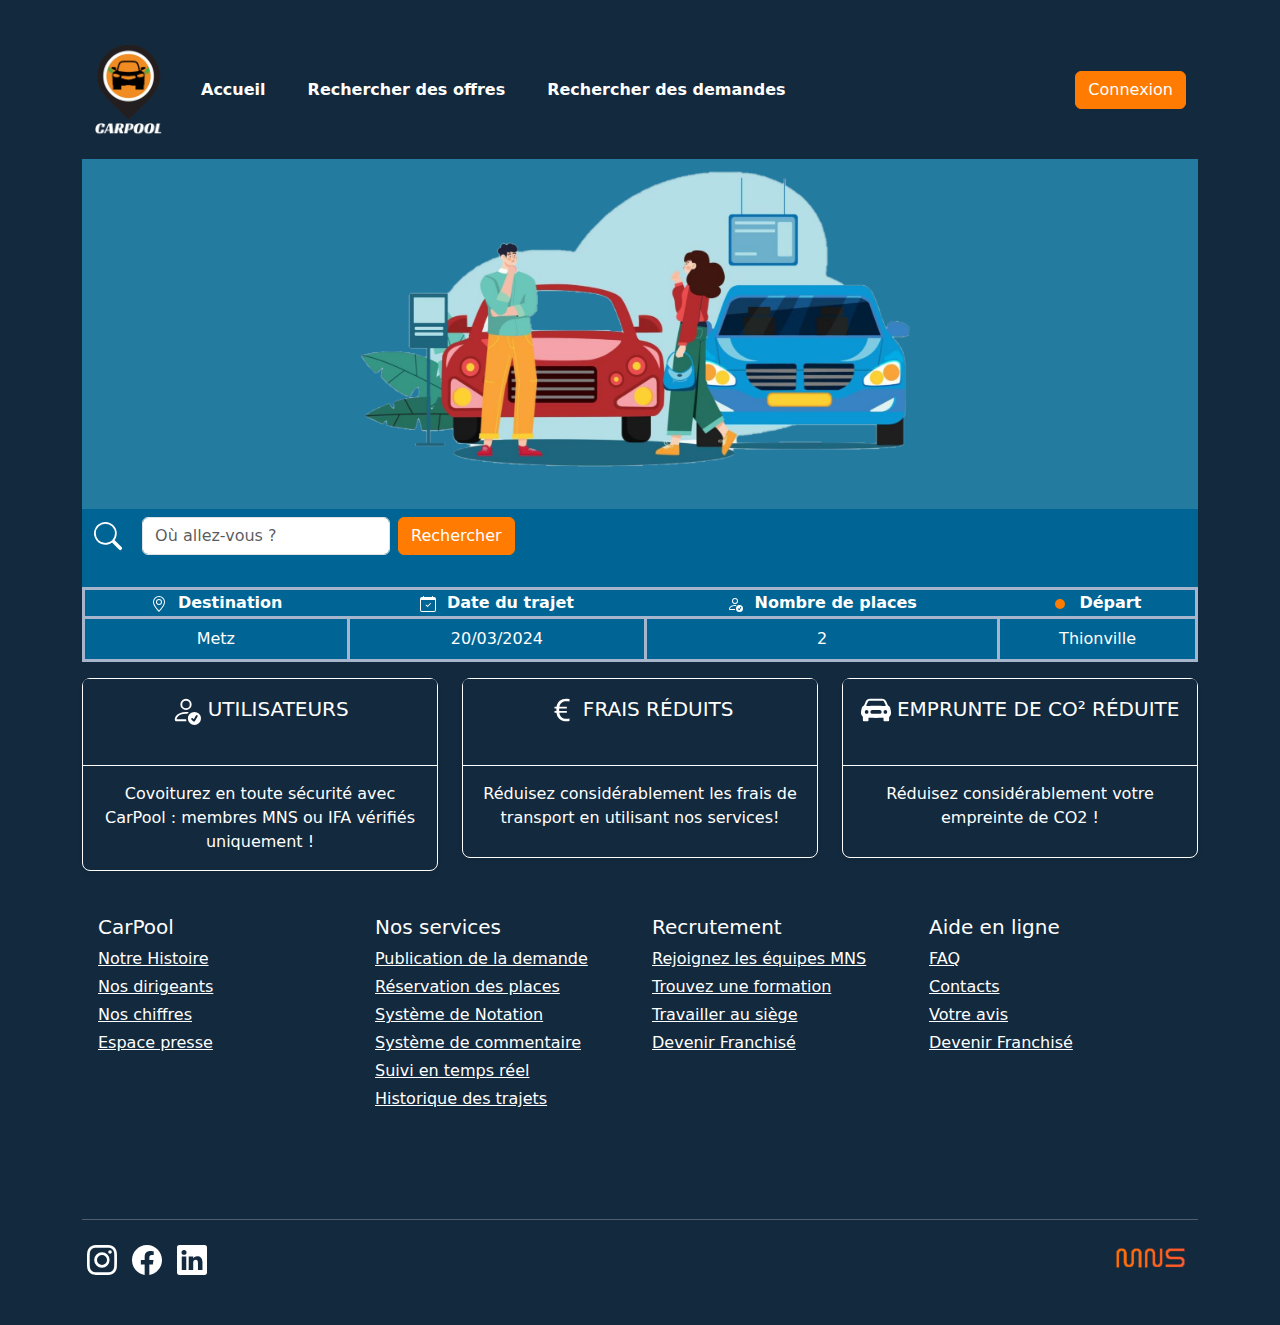
==== commit 91050ebf: "Content" ====
--- a/front/public/index.html
+++ b/front/public/index.html
@@ -29,53 +29,70 @@
                 <div class="collapse navbar-collapse" id="navbarSupportedContent">
                     <ul class="navbar-nav me-auto mb-2 mb-lg-0">
                         <li class="nav-item">
-                            <a class="nav-link active" aria-current="page" href="#"><strong
-                                    class="text-white text-underline">Accueil</strong></a>
+                            <a class="nav-link active" aria-current="page" href="#"><button
+                                    class="btn btn-success"><strong>Accueil</strong></button></a>
                         </li>
                         <li class="nav-item">
-                            <a class="nav-link active" aria-current="page" href="#"><strong
-                                    class="text-white">Rechercher Des Offres</strong></a>
+                            <a class="nav-link active" aria-current="page" href="#"><button
+                                    class="btn btn-success"><strong>Rechercher des offres</strong></button></a>
                         </li>
                         <li class="nav-item">
-                            <a class="nav-link active" aria-current="page" href="#"><strong
-                                    class="text-white">Rechercher Des Demandes</strong></a>
+                            <a class="nav-link active" aria-current="page" href="#"><button
+                                    class="btn btn-success"><strong>Rechercher des demandes</strong></button></a>
                         </li>
                     </ul>
                     <form class="d-flex" role="search">
-                        <button class="btn btn-primary signUp" type="submit">Sign Up</button>
+                        <button class="btn btn-primary signUp" type="submit">Connexion</button>
                     </form>
                 </div>
             </div>
         </nav>
 
         <!-- Content -->
-        <div class="content"></div>
-        <div class="interiorContent">
-            <h1>
-                <img src="/icon/search.svg" alt="IconSearch" class="iconSearch img-fluid" /> Où
-                allez-vous ?
-            </h1>
-            <div class="scope">
-                <h3>
-                    <img src="/icon/geo-alt.svg" alt="IconSearch" class="iconGeo" class="iconGeo img-fluid" />
-                    Destination
-                </h3>
-                <h3>
-                    <img src="/icon/calendar-check.svg" alt="IconCalendar" class="iconCalendar img-fluid" />
-                    Date de trajet
-                </h3>
-                <h3>
-                    <img src="/icon/person.svg" alt="PersonCircle" class="personcircle img-fluid" />
-                    Nombre de places
-                </h3>
-                <h3>
-                    <img src="/icon/point.svg" alt="IconPoint" class="point img-fluid" /> Départ
-                </h3>
-                <button class="button-search btn btn-primary">Rechercher</button>
+        <div class="image"></div>
+        <div class="content">
+            <div class="row">
+                <div class="col-lg-6 col-md-12 col-sm-12 mb-4">
+                    <nav class="navbar ">
+                        <div class="container-fluid">
+                            <form class="d-flex" role="search">
+                                <img src="/icon/search.svg" alt="IconSearch" class="iconSearch" />
+                                <input class="form-control me-2" type="search" placeholder="Où allez-vous ?"
+                                    aria-label="Search">
+                                <button class="btn btn-primary" type="submit">Rechercher</button>
+                            </form>
+                        </div>
+                    </nav>
+                </div>
+            </div>
+            <div class="table">
+                <table class="table-primary title-table">
+                    <thead>
+                        <tr class="icon text-center">
+                            <th>&nbsp;&nbsp;&nbsp;<img src="/icon/geo-alt.svg" alt="icon-destination">
+                                &nbsp;Destination&nbsp;&nbsp;&nbsp;</th>
+                            <th>&nbsp;&nbsp;&nbsp;<img src="/icon/calendar-check.svg" alt="icon-calendrier"> &nbsp;Date
+                                du trajet&nbsp;&nbsp;&nbsp;</th>
+                            <th>&nbsp;&nbsp;&nbsp;<img src="/icon/person-check.svg" alt="icon-user-check"> &nbsp;Nombre
+                                de places&nbsp;&nbsp;&nbsp;</th>
+                            <th>&nbsp;&nbsp;&nbsp;<img src="/icon/point.svg" alt="icon-point-depart">
+                                &nbsp;Départ&nbsp;&nbsp;&nbsp;</th>
+                        </tr>
+                    </thead>
+                    <tbody>
+                        <tr class="text-center">
+                            <td>Metz</td>
+                            <td>20/03/2024</td>
+                            <td>2</td>
+                            <td>Thionville</td>
+                        </tr>
+                    </tbody>
+                </table>
             </div>
         </div>
+
         <!-- Bloc de réassurance -->
-        <div class="row row-cols-1 row-cols-md-3 mb-3 text-center">
+        <div class="row row-cols-1 row-cols-md-3 mb-3 text-center mt-5">
             <div class="col">
                 <div class="card mb-4 rounded-3 shadow-sm">
                     <div class="card-header py-3">
@@ -122,6 +139,7 @@
                 </div>
             </div>
         </div>
+
         <!-- Footer -->
         <footer class="text-white pt-1">
             <div class="row px-3 pb-4">
--- a/css/style.css
+++ b/css/style.css
@@ -22,60 +22,54 @@
 
 /*....................................................................Content....................................................................*/
 
-.content {
+.image {
     margin-top: 10px;
     background-image: url('/image/Front-page-image.png');
     background-size: 60% auto;
     background-repeat: no-repeat;
     background-position: center top;
-    height: 853px;
+    height: 350px;
     background-color: #247BA0;
-    height: 360px;
 }
 
 .iconSearch {
-    height: 100px;
+    height: auto;
     width: 50px;
     margin-right: 20px;
 }
 
-.interiorContent {
+.content {
     position: relative;
-    top: 30%;
     background-color: #006494;
-    padding: 10px;
+    /* height: 200px; */
     color: white;
 }
 
-.interiorContent h1 {
-    font-weight: bold;
-    font-size: 30px;
+.icon {
+    height: auto;
+    width: 20px;
 }
 
-.scope {
-    display: flex;
-    flex-direction: row;
-    justify-content: center;
-    align-items: center;
+
+.table {
+    overflow-x: auto;
+    border-width: 20px;
 }
 
-.scope h3 {
-    margin: 40px;
-    font-size: 20px;
+.title-table {
+    margin: 0 auto;
+    width: 100%;
 }
 
-.iconGeo,
-.iconCalendar,
-.personcircle,
-.point {
-    height: 30px;
-    width: auto;
+.table tr {
+    background-color: #006494;
+    border-width: 3px;
+    color: white;
 }
 
-.scope .button-search {
-    height: 50px;
-    width: 150px;
-    font-size: 24px;
+.table td {
+    border-width: 3px;
+    padding: 8px;
 }
 
 /*....................................................................Bloc De Réassurance....................................................................*/
--- a/css/variableBootstrap.css
+++ b/css/variableBootstrap.css
@@ -9,6 +9,22 @@
     color: #fff;
     background-color: var(--primary-color);
     border-color: var(--primary-color);
+}
+
+.btn-success {
+    background-color: #13293d;
+    border-color: #13293d;
+}
+
+.btn-success:hover {
+    background-color: #ff7b01;
+    border-color: #ff7b01;
+
+}
+
+.btn-success:hover:active {
+    background-color: #13293d;
+    border-color: #13293d;
 }
 
 .btn-secondary {
@@ -34,3 +50,6 @@
     padding-bottom: 5.5rem !important;
 }
 
+.mt-5 {
+    margin-top: 10px !important;
+}